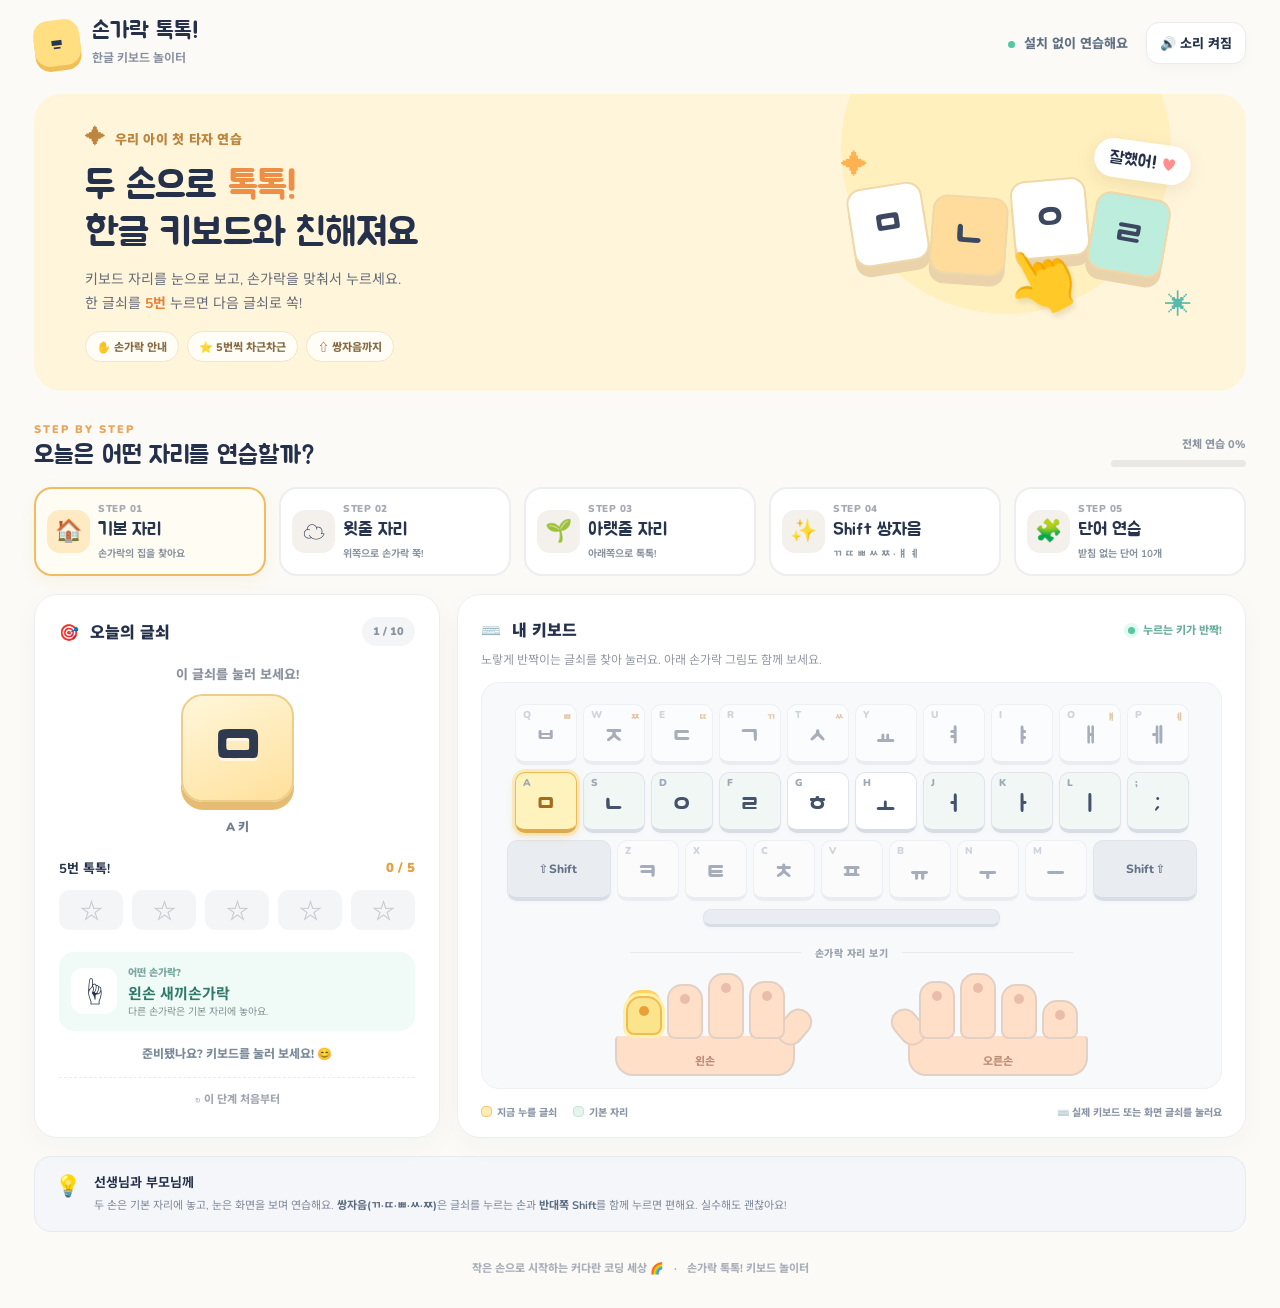
==== keyboard-practice/index.html @ 2d91b0c7 "Add Korean keyboard practice app in keyboard-practice" ====
<!doctype html>
<html lang="ko">
  <head>
    <meta charset="UTF-8" />
    <meta name="viewport" content="width=device-width, initial-scale=1.0" />
    <meta name="theme-color" content="#fbf8f0" />
    <meta name="description" content="초등학교 1·2학년을 위한 손가락 자리와 Shift 쌍자음 한글 키보드 연습 놀이터" />
    <title>손가락 톡톡! 한글 키보드 놀이터</title>
    <link rel="stylesheet" href="./styles.css" />
    <link rel="stylesheet" href="./words.css" />
  </head>
  <body>
    <div class="page-shell">
      <header class="site-header">
        <a class="brand" href="#top" aria-label="손가락 톡톡 키보드 놀이터 처음으로">
          <span class="brand-mark" aria-hidden="true">⌨</span>
          <span><strong>손가락 톡톡!</strong><small>한글 키보드 놀이터</small></span>
        </a>
        <div class="header-actions">
          <span class="free-tag"><span class="green-dot"></span> 설치 없이 연습해요</span>
          <button class="icon-button" type="button" id="soundToggle" aria-label="소리 끄기" title="효과음 켜기 또는 끄기">🔊 <span class="hide-on-small">소리 켜짐</span></button>
        </div>
      </header>

      <main id="top">
        <section class="hero" aria-labelledby="hero-title">
          <div class="hero-copy">
            <div class="eyebrow"><span class="sparkle">✦</span> 우리 아이 첫 타자 연습</div>
            <h1 id="hero-title">두 손으로 <span>톡톡!</span><br />한글 키보드와 친해져요</h1>
            <p>키보드 자리를 눈으로 보고, 손가락을 맞춰서 누르세요.<br class="desktop-break" /> 한 글쇠를 <strong>5번</strong> 누르면 다음 글쇠로 쏙!</p>
            <div class="hero-chips" aria-label="연습 특징"><span>✋ 손가락 안내</span><span>⭐ 5번씩 차근차근</span><span>⇧ 쌍자음까지</span></div>
          </div>
          <div class="hero-illustration" aria-hidden="true">
            <span class="float-star star-one">✦</span><span class="float-star star-two">✳</span>
            <div class="hero-key key-one">ㅁ</div><div class="hero-key key-two">ㄴ</div><div class="hero-key key-three">ㅇ</div><div class="hero-key key-four">ㄹ</div>
            <span class="hero-hand">👆</span>
            <div class="hero-speech">잘했어! <span>♥</span></div>
          </div>
        </section>

        <section class="lesson-section" aria-labelledby="lesson-heading">
          <div class="section-topline">
            <div><p class="section-kicker">STEP BY STEP</p><h2 id="lesson-heading">오늘은 어떤 자리를 연습할까?</h2></div>
            <div class="overall-progress"><span id="overallLabel">전체 연습 0%</span><div class="overall-track"><div id="overallFill"></div></div></div>
          </div>
          <div class="lessons" id="lessonTabs" role="tablist" aria-label="키보드 연습 단계"></div>
        </section>

        <section class="work-area" aria-label="키보드 연습장">
          <div class="practice-card">
            <div class="panel-top"><span class="panel-title"><span class="tiny-icon">🎯</span> <span id="currentPanelTitle">오늘의 글쇠</span></span><span class="step-badge" id="stepBadge">1 / 9</span></div>
            <div class="current-target" aria-live="polite"><span class="target-subtitle" id="targetSubtitle">이 글쇠를 눌러 보세요!</span><div class="target-key" id="targetKey">ㅁ</div><div class="target-latin" id="targetLatin">A 키</div></div>
            <div id="wordWriting" class="word-writing" hidden><span class="writing-label">✏️ 내가 쓰는 단어</span><div class="writing-syllables" id="writingSyllables"></div></div>
            <div class="counter-area"><div class="counter-top"><strong id="counterTitle">5번 톡톡!</strong><span id="countLabel">0 / 5</span></div><div class="stamp-row" id="stamps" aria-label="성공 횟수"></div></div>
            <div class="finger-hint"><div class="finger-hint-icon" id="hintIcon">☝️</div><div><small>어떤 손가락?</small><strong id="fingerHint">왼손 새끼손가락</strong><span id="shiftHint">다른 손가락은 기본 자리에 놓아요.</span></div></div>
            <div id="feedback" class="feedback" aria-live="polite">준비됐나요? 키보드를 눌러 보세요! 😊</div>
            <button type="button" class="restart-button" id="restartLesson">↻ 이 단계 처음부터</button>
          </div>

          <div class="keyboard-card">
            <div class="panel-top keyboard-panel-top"><span class="panel-title"><span class="tiny-icon">⌨️</span> 내 키보드</span><span class="live-tip"><span class="live-pulse"></span> 누르는 키가 반짝!</span></div>
            <p class="keyboard-instruction" id="keyboardInstruction">노랗게 반짝이는 글쇠를 찾아 눌러요. 아래 손가락 그림도 함께 보세요.</p>
            <div class="keyboard-stage">
              <div class="keyboard" id="keyboard" aria-label="한글 두벌식 키보드"></div>
              <div class="finger-guide" aria-label="올바른 손가락 자리 안내">
                <div class="finger-guide-heading"><span class="guide-line"></span><span>손가락 자리 보기</span><span class="guide-line"></span></div>
                <div class="hands" id="hands"></div>
              </div>
            </div>
            <div class="keyboard-foot"><span><span class="foot-swatch active-swatch"></span> 지금 누를 글쇠</span><span><span class="foot-swatch home-swatch"></span> 기본 자리</span><span class="physical-note">⌨️ 실제 키보드 또는 화면 글쇠를 눌러요</span></div>
          </div>
        </section>

        <section class="word-list-card" id="wordListCard" hidden aria-labelledby="wordListTitle">
          <div class="word-list-heading"><div><span class="word-list-kicker">WORD CHALLENGE</span><h2 id="wordListTitle">받침 없는 단어 10개</h2><p>각 단어를 2번씩 완성하면 별이 채워져요!</p></div><span class="word-list-count" id="wordListCount">0 / 20번 완성</span></div>
          <div class="word-grid" id="wordList"></div>
        </section>

        <section class="teacher-note" aria-label="선생님과 부모님을 위한 안내"><span class="teacher-icon">💡</span><div><strong>선생님과 부모님께</strong><p>두 손은 기본 자리에 놓고, 눈은 화면을 보며 연습해요. <b>쌍자음(ㄲ·ㄸ·ㅃ·ㅆ·ㅉ)</b>은 글쇠를 누르는 손과 <b>반대쪽 Shift</b>를 함께 누르면 편해요. 실수해도 괜찮아요!</p></div></section>
      </main>
      <footer>작은 손으로 시작하는 커다란 코딩 세상 🌈 <span>·</span> 손가락 톡톡! 키보드 놀이터</footer>
    </div>

    <div class="finish-overlay" id="finishOverlay" hidden role="dialog" aria-modal="true" aria-labelledby="finishTitle">
      <div class="finish-card"><div class="finish-emoji">🏆</div><div class="finish-stars">✦ ✧ ✦</div><h2 id="finishTitle">정말 멋져요!</h2><p id="finishMessage">이 단계의 모든 글쇠를 연습했어요!</p><div class="finish-actions"><button type="button" id="nextLesson" class="primary-button">다음 단계로 가기 →</button><button type="button" id="closeFinish" class="secondary-button">키보드 더 구경하기</button></div></div>
    </div>
    <script src="./app.js" defer></script>
  </body>
</html>
---- keyboard-practice/styles.css ----
@import url('https://fonts.googleapis.com/css2?family=Jua&family=Nunito:wght@400;600;700;800;900&family=Noto+Sans+KR:wght@400;500;600;700;800&display=swap');
:root{font-family:'Nunito','Noto Sans KR',sans-serif;color:#25314a;background:#fbfaf6;font-synthesis:none;--navy:#27344d;--muted:#7c8493;--mint:#62cdb2;--orange:#ffb75c;--yellow:#fff09d;--stroke:#e9ebed;--radius:24px}*{box-sizing:border-box}body{margin:0;min-width:320px}button{font:inherit;cursor:pointer}button:focus-visible,a:focus-visible{outline:4px solid #4c9fff;outline-offset:3px} .page-shell{max-width:1370px;margin:auto;padding:0 34px}.site-header{height:86px;display:flex;align-items:center;justify-content:space-between;gap:24px}.brand{display:flex;align-items:center;gap:12px;color:inherit;text-decoration:none}.brand-mark{width:46px;height:46px;border-radius:15px;background:#ffdf81;display:grid;place-items:center;font-size:27px;color:#29364f;transform:rotate(-7deg);box-shadow:0 5px 0 #f0bf56}.brand strong,.brand small{display:block}.brand strong{font-family:'Jua',sans-serif;font-size:23px;line-height:1.05}.brand small{font-weight:700;color:#8b91a0;font-size:12px;margin-top:3px}.header-actions{display:flex;align-items:center;gap:18px}.free-tag{font-size:13px;font-weight:800;color:#627184}.green-dot,.live-pulse{display:inline-block;width:7px;height:7px;background:#55c7a2;border-radius:100%;margin-right:5px}.icon-button{background:#fff;border:1px solid var(--stroke);border-radius:13px;padding:10px 13px;font-weight:800;color:var(--navy);font-size:13px;box-shadow:0 4px 12px #27344d07}.hero{background:#fff5db;min-height:238px;border-radius:27px;display:flex;justify-content:space-between;align-items:center;overflow:hidden;position:relative;padding:29px 51px;margin-top:8px}.hero:before{content:'';position:absolute;width:330px;height:330px;border-radius:50%;background:#fff0be;right:75px;top:-110px}.hero-copy{z-index:1}.eyebrow{font-size:13px;letter-spacing:.02em;font-weight:900;color:#bd853e}.sparkle{font-size:21px;margin-right:4px}.hero h1{font-family:'Jua',sans-serif;line-height:1.2;letter-spacing:-.7px;font-size:39px;margin:13px 0 10px;font-weight:400}.hero h1 span{color:#ef8e45}.hero p{font-size:14px;line-height:1.75;color:#666c78;margin:0}.hero p strong{color:#e78136}.hero-chips{display:flex;gap:8px;margin-top:14px;flex-wrap:wrap}.hero-chips span{background:#fffdf5;border:1px solid #f2e5c8;border-radius:30px;font-size:11px;font-weight:800;padding:6px 11px;color:#866b43}.hero-illustration{width:360px;height:210px;position:relative;flex:none;z-index:1}.hero-key{position:absolute;width:76px;height:79px;display:grid;place-items:center;background:#fff;border-radius:15px;border:2px solid #f0d8a8;box-shadow:0 10px 0 #ead3aa;font:36px 'Jua',sans-serif;color:#3b4860;top:48px;transform:rotate(-9deg)}.key-one{left:15px}.key-two{left:96px;top:59px;transform:rotate(4deg);background:#ffdc9b}.key-three{left:177px;top:42px;transform:rotate(-5deg)}.key-four{left:256px;top:58px;transform:rotate(10deg);background:#bdeddd}.hero-hand{font-size:64px;position:absolute;top:100px;left:167px;transform:rotate(-27deg);filter:drop-shadow(0 5px 2px #84662725)}.hero-speech{position:absolute;right:4px;top:5px;background:white;border-radius:25px;padding:9px 15px;font-family:'Jua';font-size:17px;transform:rotate(8deg);box-shadow:0 5px 17px #b6946533}.hero-speech span{color:#ff8f8f}.float-star{position:absolute;color:#ffb24f;font-size:27px}.star-one{left:6px;top:10px}.star-two{right:3px;bottom:23px;color:#58baaa}.lesson-section{margin-top:31px}.section-topline{display:flex;justify-content:space-between;align-items:end;gap:24px;margin-bottom:16px}.section-kicker{font-weight:900;color:#e8a559;font-size:11px;letter-spacing:2px;margin:0 0 3px}.section-topline h2{font-family:'Jua';font-size:25px;font-weight:400;margin:0}.overall-progress{font-size:11px;color:#8e97a3;font-weight:800;text-align:right;min-width:135px;padding-bottom:4px}.overall-track{height:7px;border-radius:50px;background:#e9e8e4;margin-top:8px;overflow:hidden}.overall-track div{height:100%;width:0%;background:#6bd4b2;border-radius:50px;transition:width .3s}.lessons{display:grid;grid-template-columns:repeat(4,minmax(0,1fr));gap:13px}.lesson-tab{border:2px solid #eceef1;background:#fff;border-radius:18px;padding:15px 16px;display:flex;text-align:left;align-items:center;gap:12px;color:var(--navy);transition:transform .17s,border-color .17s,box-shadow .17s;position:relative;min-height:82px}.lesson-tab:hover{transform:translateY(-2px)}.lesson-tab[aria-selected=true]{border-color:#f1bc61;background:#fffcf4;box-shadow:0 5px 16px #e7b8601c}.lesson-icon{flex:none;width:43px;height:43px;background:#f4f1ec;border-radius:13px;display:grid;place-items:center;font-size:22px}.lesson-tab[aria-selected=true] .lesson-icon{background:#ffeac3}.lesson-copy{min-width:0}.lesson-copy small,.lesson-copy strong,.lesson-copy em{display:block}.lesson-copy small{font-size:10px;color:#a7aab2;font-weight:900;letter-spacing:.05em}.lesson-copy strong{font-family:'Jua';font-size:19px;font-weight:400;margin:3px 0}.lesson-copy em{font-size:11px;color:#89929c;font-style:normal;font-weight:700}.done-icon{position:absolute;top:9px;right:11px;color:#47b68e;font-size:16px}.work-area{display:grid;grid-template-columns:minmax(270px,.85fr) minmax(0,1.65fr);gap:17px;margin-top:18px}.practice-card,.keyboard-card{border-radius:23px;background:white;border:1px solid #eceef1;box-shadow:0 8px 28px #28344d08}.practice-card{padding:22px 24px 18px;min-width:0}.keyboard-card{padding:22px 23px 17px;min-width:0}.panel-top{display:flex;justify-content:space-between;align-items:center;gap:10px}.panel-title{font-weight:900;font-size:16px}.tiny-icon{margin-right:6px}.step-badge{background:#f4f5f6;color:#8994a1;font-size:11px;font-weight:900;border-radius:30px;padding:7px 11px;white-space:nowrap}.current-target{text-align:center;padding:18px 0 8px}.target-subtitle{font-size:13px;font-weight:800;color:#8a929e;display:block;min-height:20px}.target-key{margin:10px auto 9px;width:113px;height:108px;border-radius:22px;border:2px solid #edcd89;background:linear-gradient(155deg,#fff7db,#ffe09b);box-shadow:0 8px 0 #e5bc72;display:grid;place-items:center;font:64px 'Jua',sans-serif;color:#2f3a50;text-shadow:0 3px #fff9}.target-key.shift-target{background:linear-gradient(145deg,#effaf4,#aeecce);border-color:#8ad7b6;box-shadow:0 8px 0 #79c6a7}.target-latin{font-size:12px;font-weight:900;color:#727f90;margin-top:15px}.counter-area{margin-top:15px}.counter-top{display:flex;justify-content:space-between;align-items:center;font-size:13px}.counter-top span{color:#ea9c3f;font-weight:900}.stamp-row{display:flex;justify-content:space-between;gap:9px;margin-top:12px}.stamp{display:grid;place-items:center;flex:1;height:40px;background:#f4f5f7;border-radius:11px;color:#c5cbd2;font-size:23px;font-weight:900;transition:.18s}.stamp.filled{background:#fff0ba;color:#f3a329;transform:scale(1.02)}.finger-hint{display:flex;align-items:center;gap:11px;margin-top:22px;background:#f0faf7;border-radius:15px;padding:12px}.finger-hint-icon{font-size:28px;background:white;border-radius:12px;display:grid;place-items:center;width:46px;height:46px;flex:none}.finger-hint small,.finger-hint strong,.finger-hint span{display:block}.finger-hint small{font-size:10px;color:#7ba8a0;font-weight:900}.finger-hint strong{font-size:15px;color:#307a6a;margin:2px 0}.finger-hint span{font-size:10px;color:#7f928e;line-height:1.35}.feedback{height:46px;display:flex;justify-content:center;align-items:center;color:#7b8a99;font-size:12px;font-weight:800;text-align:center;line-height:1.4}.feedback.success{color:#2da784}.feedback.error{color:#e58167}.restart-button{display:block;width:100%;background:none;color:#a0a7b1;border:none;border-top:1px dashed #e9ecec;padding:12px 2px 2px;font-size:11px;font-weight:800}.restart-button:hover{color:#e28e49}.keyboard-panel-top{margin-bottom:9px}.live-tip{font-size:11px;font-weight:800;color:#6aad9b;white-space:nowrap}.live-pulse{box-shadow:0 0 0 4px #e4faf1}.keyboard-instruction{font-size:12px;color:#9299a4;margin:0 0 12px;line-height:1.6}.keyboard-stage{background:#f8f9fb;border:1px solid #eef0f4;border-radius:18px;padding:21px 10px 12px;overflow:hidden}.keyboard{display:flex;flex-direction:column;gap:7px;max-width:690px;margin:auto}.keyboard-row{display:flex;justify-content:center;gap:6px;width:100%}.keycap{position:relative;display:flex;flex-direction:column;align-items:center;justify-content:center;flex:1 1 0;min-width:0;max-width:62px;height:61px;border:1.5px solid #dfe5eb;border-bottom:4px solid #d7dde4;border-radius:10px;background:#fff;color:#44526c;box-shadow:0 2px 4px #27344d06;transition:background .12s,border-color .12s,transform .12s;user-select:none}.keycap:hover{background:#fafefc}.keycap .latin{font-size:10px;color:#9ca8b5;font-weight:900;position:absolute;left:7px;top:5px;line-height:1}.keycap .hangul{font-family:'Jua',sans-serif;font-size:23px;font-weight:400;margin-top:7px;line-height:1}.keycap.home{background:#f0f7f4}.keycap .shifted-character{position:absolute;font-size:9px;font-weight:900;right:5px;top:5px;color:#cd8a43}.keycap.target{z-index:2;background:#fff3bd;border-color:#ecbb56;border-bottom-color:#deaa4d;box-shadow:0 0 0 3px #ffe29a9c,0 4px 10px #e5ad4440;animation:breathe 1.3s ease-in-out infinite}.keycap.target .hangul{color:#a66a1b}.keycap.pressed{transform:translateY(3px);border-bottom-width:1px;box-shadow:inset 0 2px 6px #00000013}.keycap.wrong-press{background:#ffe2df;border-color:#ffada1}.keycap.shift-key{max-width:none;flex:1.45 1 0;background:#e9edf2;color:#657287}.keycap.shift-key .hangul{font:800 12px 'Nunito';margin-top:0}.keycap.shift-key.needed{background:#d8f5e9;border-color:#8bd5b9;box-shadow:0 0 0 3px #caf6de}.keycap.shift-key.pressed{background:#a5e8ca}.keycap.inactive-key{opacity:.45}.keycap.space-key{height:18px;flex:none;width:43%;max-width:none;border-radius:8px;background:#e9edf3;border-bottom-width:3px}.keyboard-row.bottom-row{margin-top:0}.keyboard-row.space-row{margin-top:1px}.finger-guide{max-width:570px;margin:18px auto 0}.finger-guide-heading{display:flex;align-items:center;gap:14px;justify-content:center;font-size:10px;color:#9da6b0;letter-spacing:.05em;font-weight:900}.guide-line{height:1px;width:30%;background:#e5eaf0}.hands{display:flex;justify-content:space-around;gap:16px;align-items:end;padding-top:11px}.hand{width:44%;max-width:240px;position:relative;display:flex;flex-direction:column;align-items:center}.hand-fingers{display:flex;align-items:end;gap:5px;justify-content:center;width:100%;height:67px}.finger{position:relative;border:2px solid #e3d0c4;background:#ffdfc8;border-radius:15px 15px 8px 8px;flex:1;max-width:36px;display:flex;align-items:flex-start;justify-content:center;padding-top:8px;transition:transform .2s,background .2s,box-shadow .2s;z-index:2}.finger.finger-0{height:39px}.finger.finger-1{height:55px}.finger.finger-2{height:66px}.finger.finger-3{height:58px}.hand.right .finger.finger-0{height:58px}.hand.right .finger.finger-1{height:66px}.hand.right .finger.finger-2{height:55px}.hand.right .finger.finger-3{height:39px}.finger b{display:block;width:10px;height:10px;border-radius:50%;background:#e9bea9}.finger.active-finger{background:#fce48d;border-color:#f2bc55;box-shadow:0 0 0 3px #fff0ae,0 -7px 0 -1px #ffd45f;transform:translateY(-4px)}.finger.active-finger b{background:#e99e38}.hand-palm{height:40px;width:75%;background:#ffdfc8;border:2px solid #e3d0c4;border-top:0;border-radius:4px 4px 18px 18px;position:relative;margin-top:-3px;display:flex;justify-content:center;align-items:end;padding-bottom:6px;font:800 11px 'Noto Sans KR';color:#bc8e76}.thumb{position:absolute;bottom:29px;height:40px;width:27px;background:#ffdfc8;border:2px solid #e3d0c4;border-radius:18px;z-index:1}.hand.left .thumb{right:17px;transform:rotate(40deg)}.hand.right .thumb{left:17px;transform:rotate(-40deg)}.finger-guide-caption{font-size:10px;text-align:center;color:#8c99a4;margin:8px 0 0;font-weight:700}.keyboard-foot{display:flex;align-items:center;gap:16px;flex-wrap:wrap;color:#8b96a5;font-weight:800;font-size:10px;margin-top:15px}.keyboard-foot>span{display:flex;align-items:center;gap:5px}.foot-swatch{width:11px;height:11px;border-radius:4px;display:inline-block;border:1px solid #e1e5e7}.active-swatch{background:#ffedb4;border-color:#efc77c}.home-swatch{background:#e5f5ed;border-color:#c6e7d6}.physical-note{margin-left:auto}.teacher-note{margin-top:18px;display:flex;align-items:start;gap:13px;border:1px solid #e7e9f0;border-radius:17px;background:#f5f6f9;padding:15px 20px}.teacher-icon{font-size:21px}.teacher-note strong{display:block;font-size:13px}.teacher-note p{color:#7e8998;font-size:11px;line-height:1.8;margin:4px 0 0}.teacher-note b{color:#596b80}footer{text-align:center;padding:27px 8px 32px;font-weight:800;font-size:11px;color:#aab0b9}footer span{padding:0 7px}.finish-overlay{position:fixed;inset:0;z-index:30;background:#26344dc9;display:grid;place-items:center;padding:20px;backdrop-filter:blur(6px)}.finish-overlay[hidden]{display:none}.finish-card{max-width:420px;width:100%;text-align:center;border-radius:32px;background:white;box-shadow:0 18px 80px #0003;padding:35px 28px}.finish-emoji{font-size:72px;animation:pop .7s ease-out}.finish-stars{color:#f2b75c;font-size:28px;letter-spacing:9px}.finish-card h2{font:40px 'Jua';margin:13px 0 4px}.finish-card p{line-height:1.6;color:#758294;font-size:14px}.finish-actions{display:grid;gap:10px;margin-top:24px}.primary-button,.secondary-button{border-radius:15px;padding:14px;border:none;font-weight:900}.primary-button{background:#ffd575;color:#5b431f;box-shadow:0 4px 0 #e6b255}.secondary-button{background:#f3f5f8;color:#8892a1}.key-shake{animation:shake .22s}.confetti-piece{pointer-events:none;position:fixed;z-index:31;border-radius:2px;animation:confetti 1.7s ease-out forwards}@keyframes breathe{50%{box-shadow:0 0 0 5px #ffe29a75,0 4px 12px #e5ad4450}}@keyframes pop{0%{transform:scale(.4) rotate(-12deg)}70%{transform:scale(1.2)}100%{transform:scale(1)}}@keyframes shake{0%,100%{transform:translateX(0)}25%{transform:translateX(-5px)}75%{transform:translateX(5px)}}@keyframes confetti{to{transform:translate(var(--dx),var(--dy)) rotate(720deg);opacity:0}}
@media(max-width:1120px){.page-shell{padding:0 23px}.hero{padding-left:35px}.hero-illustration{transform:scale(.85);transform-origin:right center}.work-area{grid-template-columns:minmax(260px,.85fr) minmax(0,1.55fr)}.practice-card,.keyboard-card{padding-left:16px;padding-right:16px}.keycap{height:54px}.keycap .hangul{font-size:21px}.lesson-tab{padding:12px 10px;gap:7px}.lesson-icon{width:36px;height:36px}.lesson-copy strong{font-size:17px}.lesson-copy em{font-size:10px}}
@media(max-width:840px){.hero{padding:24px 30px}.hero-illustration{width:235px;transform:scale(.7);transform-origin:left center}.hero h1{font-size:32px}.lessons{grid-template-columns:repeat(2,minmax(0,1fr))}.work-area{grid-template-columns:1fr}.practice-card{display:grid;grid-template-columns:1fr 1fr;gap:0 22px;align-items:start}.practice-card .panel-top,.practice-card .feedback,.practice-card .restart-button{grid-column:1/-1}.current-target{grid-row:2 / span 2}.counter-area{margin-top:30px}.finger-hint{margin-top:17px}.practice-card,.keyboard-card{padding:20px 23px}.keycap{height:62px}.finger-guide{max-width:520px}}
@media(max-width:560px){.page-shell{padding:0 12px}.site-header{height:70px}.brand-mark{width:40px;height:40px}.brand strong{font-size:19px}.brand small{font-size:10px}.header-actions{gap:5px}.free-tag{display:none}.hide-on-small{display:none}.icon-button{padding:9px}.hero{padding:23px 20px;min-height:0;margin-top:4px}.hero h1{font-size:29px;margin-top:10px}.hero p{font-size:12px}.hero-illustration{display:none}.hero-chips{gap:5px}.hero-chips span{font-size:10px;padding:5px 8px}.desktop-break{display:none}.lesson-section{margin-top:24px}.section-topline h2{font-size:21px}.section-kicker{font-size:10px}.overall-progress{min-width:90px;font-size:9px}.lessons{gap:8px}.lesson-tab{min-height:69px;border-radius:14px;padding:10px 8px}.lesson-icon{font-size:18px;width:33px;height:33px;border-radius:10px}.lesson-copy strong{font-size:16px;margin:2px 0}.lesson-copy em{font-size:9px}.lesson-copy small{font-size:9px}.work-area{gap:11px;margin-top:12px}.practice-card{display:block;padding:17px 15px}.current-target{padding:11px 0 5px}.target-key{width:92px;height:86px;font-size:56px;margin:8px auto}.target-latin{margin-top:14px}.counter-area{margin-top:12px}.stamp{height:37px}.finger-hint{margin-top:16px}.feedback{height:43px}.keyboard-card{padding:18px 9px 14px}.keyboard-card .panel-top,.keyboard-instruction,.keyboard-foot{margin-left:8px;margin-right:8px}.keyboard-instruction{font-size:10px}.keyboard-stage{padding:13px 5px 10px;border-radius:14px}.keyboard,.keyboard-row{gap:3px}.keycap{height:43px;border-radius:6px;border-bottom-width:3px}.keycap .latin{font-size:7px;top:3px;left:3px}.keycap .hangul{font-size:16px;margin-top:5px}.keycap .shifted-character{font-size:6px;right:3px;top:2px}.keycap.shift-key .hangul{font-size:8px}.finger-guide{margin-top:14px}.hand-fingers{height:47px;gap:3px}.finger{max-width:26px;padding-top:5px;border-width:1.5px;border-radius:10px 10px 5px 5px}.finger.finger-0,.hand.right .finger.finger-3{height:27px}.finger.finger-1,.hand.right .finger.finger-2{height:39px}.finger.finger-2,.hand.right .finger.finger-1{height:47px}.finger.finger-3,.hand.right .finger.finger-0{height:41px}.finger b{height:7px;width:7px}.hand-palm{height:28px;font-size:9px;border-width:1.5px}.thumb{width:18px;height:27px;bottom:20px}.hand.left .thumb{right:6px}.hand.right .thumb{left:6px}.keyboard-foot{gap:7px;font-size:9px}.physical-note{width:100%;margin-top:3px}.teacher-note{margin-top:12px;padding:12px}.teacher-note p{font-size:10px}footer{line-height:1.8}}
@media(prefers-reduced-motion:reduce){*,*:before,*:after{animation-duration:.01ms!important;transition-duration:.01ms!important}}
---- keyboard-practice/words.css ----
/* Fifth lesson: easy words without a final consonant (받침). */
.lessons { grid-template-columns: repeat(5, minmax(0, 1fr)); }
.lesson-tab { gap: 8px; padding: 13px 11px; }
.lesson-copy strong { font-size: 18px; }
.lesson-copy em { font-size: 10px; }
.target-key.word-target {
  width: 92%; max-width: 252px; height: 96px; font-size: 35px;
  background: linear-gradient(155deg, #fff6e6, #ffddaa);
  border-color: #ecc98e; box-shadow: 0 8px 0 #e9c28e;
  letter-spacing: .02em;
}
.word-writing {
  margin: 16px auto 5px; padding: 12px 11px;
  border: 1.5px dashed #d7dfea; border-radius: 16px;
  background: #f7f9fc; text-align: center;
}
.word-writing[hidden], .word-list-card[hidden] { display: none; }
.writing-label { display: block; font-size: 11px; font-weight: 900; color: #8996a7; }
.writing-syllables { display: flex; align-items: center; justify-content: center; gap: 12px; margin-top: 10px; }
.writing-syllable {
  width: 70px; height: 61px; border: 2px solid #e3e8ed;
  border-bottom: 4px solid #d6dfe7; background: #fff;
  border-radius: 13px; display: grid; place-items: center;
  font: 36px 'Jua','Noto Sans KR',sans-serif; color: #b8c0cd;
}
.writing-syllable.partial { color: #d59b49; border-color: #ffda8c; background: #fffaf0; }
.writing-syllable.done { color: #2e8271; border-color: #a4dfc9; background: #eafaef; }
.word-list-card {
  margin-top: 18px; background: white;
  border: 1px solid #eaedf1; border-radius: 23px;
  padding: 22px 26px 25px; box-shadow: 0 8px 28px #28344d08;
}
.word-list-heading { display: flex; justify-content: space-between; align-items: center; gap: 12px; margin-bottom: 17px; }
.word-list-kicker { display: block; font-size: 10px; letter-spacing: 2px; font-weight: 900; color: #e0a455; margin-bottom: 4px; }
.word-list-heading h2 { font: 23px 'Jua','Noto Sans KR',sans-serif; margin: 0; }
.word-list-heading p { color: #8a94a0; font-size: 11px; margin: 5px 0 0; font-weight: 700; }
.word-list-count { white-space: nowrap; font-weight: 900; font-size: 12px; color: #5aaf94; background: #eaf8f0; padding: 9px 13px; border-radius: 30px; }
.word-grid { display: grid; grid-template-columns: repeat(5, minmax(0,1fr)); gap: 10px; }
.word-chip {
  display: flex; align-items: center; gap: 8px; min-width: 0;
  background: #f9fafc; border: 1.5px solid #edf0f3;
  border-radius: 13px; padding: 11px 12px; color: #55637a;
}
.word-chip.current { background: #fff7e7; border-color: #f1c67f; box-shadow: 0 2px 0 #f6deaf; }
.word-chip.done { background: #f0faf5; border-color: #c9e8d7; }
.word-chip-emoji { font-size: 21px; flex: none; }
.word-chip strong { font: 18px 'Jua','Noto Sans KR',sans-serif; white-space: nowrap; }
.word-chip-stars { font-size: 12px; letter-spacing: 1px; color: #e4ad4e; margin-left: auto; white-space: nowrap; }
.word-chip:not(.current):not(.done) .word-chip-stars { color: #c9d0d8; }
@media(max-width:1120px) {
  .lessons { grid-template-columns: repeat(3,minmax(0,1fr)); }
  .lesson-tab { padding: 12px 10px; }
  .word-grid { grid-template-columns: repeat(5,minmax(0,1fr)); gap: 7px; }
  .word-chip { padding: 9px; gap: 5px; }
  .word-chip strong { font-size: 16px; }
}
@media(max-width:840px) {
  .lessons { grid-template-columns: repeat(2,minmax(0,1fr)); }
  .word-grid { grid-template-columns: repeat(5,minmax(0,1fr)); }
  .word-chip { flex-wrap: wrap; justify-content: center; }
  .word-chip-stars { flex-basis: 100%; text-align: center; margin: 0; }
}
@media(max-width:560px) {
  .word-list-card { padding: 15px 12px; }
  .word-list-heading h2 { font-size: 20px; }
  .word-list-heading p { font-size: 10px; }
  .word-list-count { font-size: 10px; padding: 7px 9px; }
  .word-grid { grid-template-columns: repeat(2,minmax(0,1fr)); }
  .word-chip { justify-content: start; flex-wrap: nowrap; padding: 8px 11px; }
  .word-chip-stars { flex-basis: auto; text-align: right; margin-left: auto; }
  .target-key.word-target { width: 90%; height: 80px; font-size: 30px; }
  .writing-syllable { width: 63px; height: 55px; font-size: 30px; }
  .word-writing { margin: 11px auto 3px; }
}
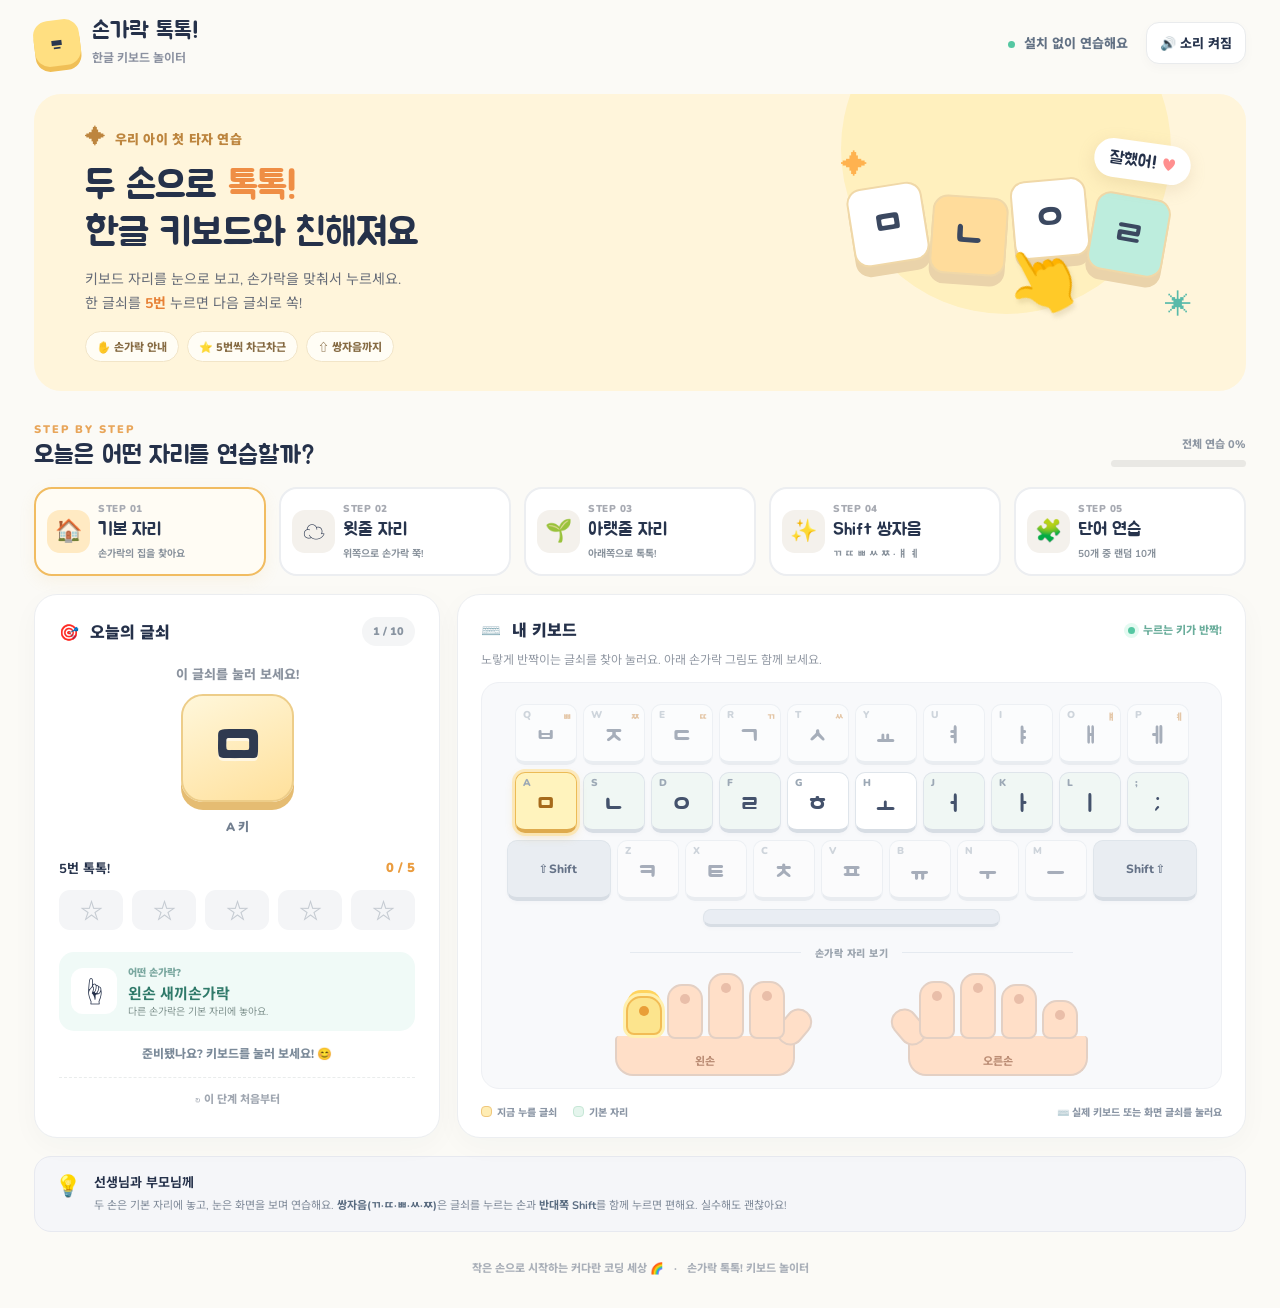
==== commit 10677c4c: "feat(keyboard): practice 10 random words twice from 50-word bank" ====
--- a/keyboard-practice/index.html
+++ b/keyboard-practice/index.html
@@ -72,7 +72,7 @@
         </section>
 
         <section class="word-list-card" id="wordListCard" hidden aria-labelledby="wordListTitle">
-          <div class="word-list-heading"><div><span class="word-list-kicker">WORD CHALLENGE</span><h2 id="wordListTitle">받침 없는 단어 10개</h2><p>각 단어를 2번씩 완성하면 별이 채워져요!</p></div><span class="word-list-count" id="wordListCount">0 / 20번 완성</span></div>
+          <div class="word-list-heading"><div><span class="word-list-kicker">WORD CHALLENGE</span><h2 id="wordListTitle">오늘의 랜덤 단어 10개</h2><p>받침 없는 단어 50개 중 10개를 뽑았어요. 각 단어를 2번씩 완성하면 별이 채워져요!</p></div><div class="word-list-actions"><span class="word-list-count" id="wordListCount">0 / 20번 완성</span><button type="button" class="reroll-button" id="rerollWords">🎲 다른 단어 10개</button></div></div>
           <div class="word-grid" id="wordList"></div>
         </section>
 
--- a/keyboard-practice/words.css
+++ b/keyboard-practice/words.css
@@ -35,6 +35,9 @@
 .word-list-heading h2 { font: 23px 'Jua','Noto Sans KR',sans-serif; margin: 0; }
 .word-list-heading p { color: #8a94a0; font-size: 11px; margin: 5px 0 0; font-weight: 700; }
 .word-list-count { white-space: nowrap; font-weight: 900; font-size: 12px; color: #5aaf94; background: #eaf8f0; padding: 9px 13px; border-radius: 30px; }
+.word-list-actions { display: flex; align-items: center; justify-content: flex-end; gap: 9px; flex-wrap: wrap; }
+.reroll-button { border: 1.5px solid #f0c87f; background: #fff5d9; color: #98621e; font-weight: 900; font-size: 12px; padding: 9px 13px; border-radius: 30px; white-space: nowrap; transition: transform .15s,background .15s; }
+.reroll-button:hover { background: #ffebbb; transform: translateY(-2px); }
 .word-grid { display: grid; grid-template-columns: repeat(5, minmax(0,1fr)); gap: 10px; }
 .word-chip {
   display: flex; align-items: center; gap: 8px; min-width: 0;
@@ -65,6 +68,9 @@
   .word-list-heading h2 { font-size: 20px; }
   .word-list-heading p { font-size: 10px; }
   .word-list-count { font-size: 10px; padding: 7px 9px; }
+  .word-list-heading { align-items: flex-start; flex-direction: column; }
+  .word-list-actions { justify-content: space-between; width: 100%; }
+  .reroll-button { font-size: 10px; padding: 7px 10px; }
   .word-grid { grid-template-columns: repeat(2,minmax(0,1fr)); }
   .word-chip { justify-content: start; flex-wrap: nowrap; padding: 8px 11px; }
   .word-chip-stars { flex-basis: auto; text-align: right; margin-left: auto; }
